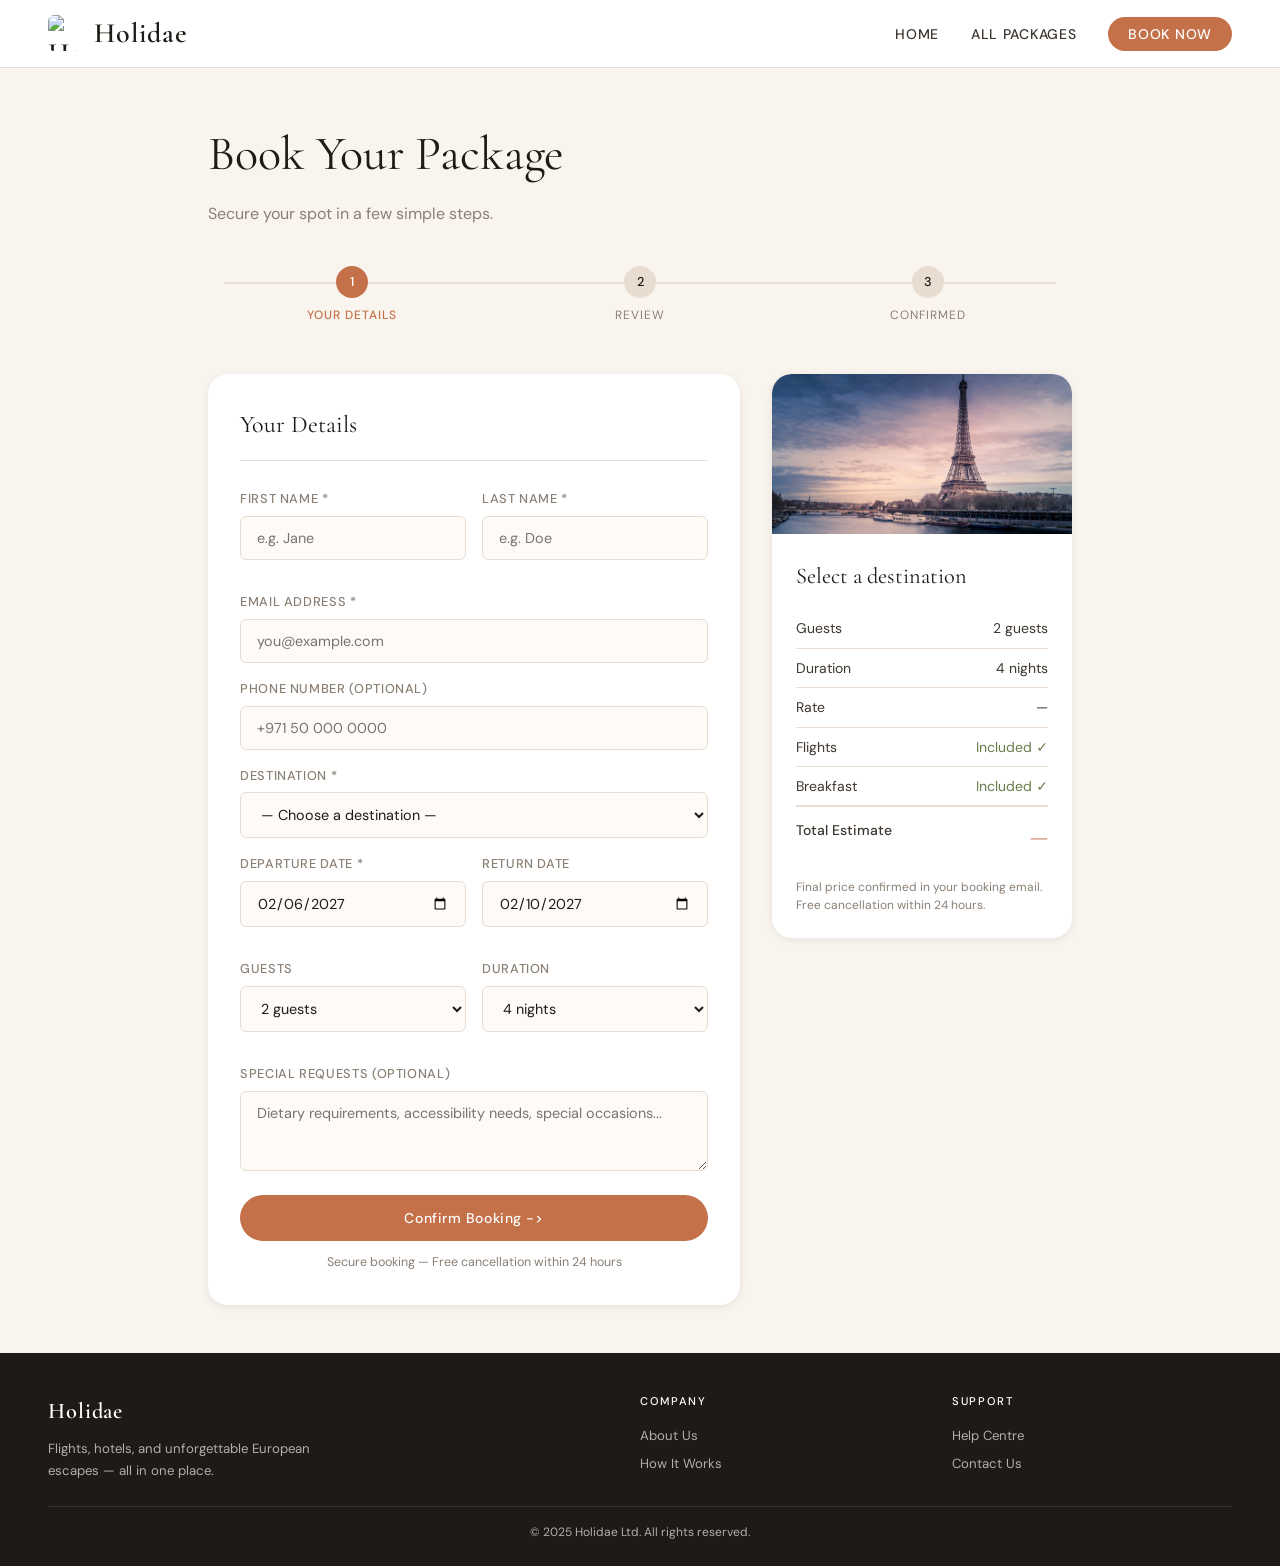
==== Pages/booking.html @ f601e883 "Holidae Live Website" ====
<!DOCTYPE html>
<html lang="en">
<head>
    <meta charset="UTF-8">
    <meta name="viewport" content="width=device-width, initial-scale=1.0">
    <title>Holidae | Book Now</title>
    <link rel="stylesheet" href="../Stylesheets/booking.css">
</head>
<body>

    <header>

        <nav class="nav" role="navigation" aria-label="Main navigation">
            <a href="../index.html" class="navlogo" aria-label="Holidae home">
                <img src="../Assets/holidaelogo.png" class="navlogo-img" alt="Holidae logo">
                Holidae
            </a>

            <ul class="navlinks">
                <li><a href="../index.html">Home</a></li>
                <li><a href="packages.html">All Packages</a></li>
                <li><a href="booking.html" class="navcta">Book Now</a></li>
            </ul>

            <button class="navmobile" aria-label="Toggle menu" aria-expanded="false">
                <span></span><span></span><span></span>
            </button>
        </nav>

        <div class="navmobiledrawer" aria-hidden="true">
            <ul>
                <li><a href="../index.html">Home</a></li>
                <li><a href="packages.html">All Packages</a></li>
                <li><a href="booking.html">Book Now</a></li>
            </ul>
        </div>

    </header>

    <!-- MAIN CONTENT -->
    <!-- Contains the primary booking page content -->
    <main class="bookingpage">

        <!-- PAGE CONTAINER -->
        <!-- Wraps all booking content into one section -->
        <div class="bookingpage-inner">

            <!-- PAGE TITLE -->
            <!-- Displays the booking page heading -->
            <h1 class="bookingpage-title">Book Your Package</h1>

            <!-- PAGE DESCRIPTION -->
            <!-- Provides a short explanation for the booking process -->
            <p class="bookingpage-sub">Secure your spot in a few simple steps.</p>

            <!-- STEP INDICATOR -->
            <!-- Displays the user's current booking progress -->
            <div class="steps" role="list" aria-label="Booking steps">

                <!-- ACTIVE STEP -->
                <!-- Highlights the current booking stage -->
                <div class="step active" role="listitem">
                    <div class="step-dot" aria-current="step">1</div>
                    <p class="step-label">Your details</p>
                </div>
                <div class="step" role="listitem">
                    <div class="step-dot">2</div>
                    <p class="step-label">Review</p>
                </div>
                <div class="step" role="listitem">
                    <div class="step-dot">3</div>
                    <p class="step-label">Confirmed</p>
                </div>
            </div>

            <!-- BOOKING FORM LAYOUT -->
            <!-- Organizes the booking form and order summary -->
            <div class="bookingform">

                <!-- FORM SECTION -->
                <!-- Collects customer booking information -->
                <div id="form-card">
                    <form class="formcard" id="booking-form" novalidate>
                        <h2>Your Details</h2>

                        <!-- FORM ROW -->
                        <!-- Groups multiple form fields into one row -->
                        <div class="formrow">

                            <!-- INPUT FIELD -->
                            <!-- Collects the user's first name -->
                            <div class="formgroup">

                                <!-- FORM LABEL -->
                                <!-- Describes the related input field -->
                                <label for="fname">First Name *</label>

                                <!-- TEXT INPUT -->
                                <!-- Input field for entering text -->
                                <input type="text" id="fname" name="fname" placeholder="e.g. Jane" autocomplete="given-name" required>
                                <span class="errormsg" role="alert"></span>
                            </div>
                            <div class="formgroup">
                                <label for="lname">Last Name *</label>
                                <input type="text" id="lname" name="lname" placeholder="e.g. Doe" autocomplete="family-name" required>
                                
                                <!-- ERROR MESSAGE -->
                                <!-- Displays validation errors using JavaScript -->
                                <span class="errormsg" role="alert"></span>
                            </div>
                        </div>

                        <!-- EMAIL INPUT -->
                        <!-- Collects the user's email address -->
                        <div class="formgroup">
                            <label for="email">Email Address *</label>
                            <input type="email" id="email" name="email" placeholder="you@example.com" autocomplete="email" required>
                            <span class="errormsg" role="alert"></span>
                        </div>

                        <!-- PHONE INPUT -->
                        <!-- Collects the user's phone number -->
                        <div class="formgroup">
                            <label for="phone">Phone Number (optional)</label>
                            <input type="tel" id="phone" name="phone" placeholder="+971 50 000 0000" autocomplete="tel">
                        </div>

                        <!-- DESTINATION SELECTION -->
                        <!-- Dropdown menu for choosing a destination -->
                        <div class="formgroup">
                            <label for="destination">Destination *</label>

                            <!-- SELECT MENU -->
                            <!-- Allows users to select one option from a list -->
                            <select id="destination" name="destination" required>

                                <!-- DEFAULT OPTION -->
                                <!-- Placeholder option shown before selection -->
                                <option value="">&mdash; Choose a destination &mdash;</option>

                                <!-- DATA ATTRIBUTES -->
                                <!-- Stores package data for JavaScript updates -->
                                <option value="paris"     data-price="599" data-img="../Assets/Packages Page/Package-Paris.jpg">Paris, France AED 599pp</option>
                                <option value="rome"      data-price="549" data-img="../Assets/Packages Page/Package-Rome.jpg">Rome, Italy AED 549pp</option>
                                <option value="santorini" data-price="749" data-img="../Assets/Packages Page/Package-Santorini.jpg">Santorini, Greece AED 749pp</option>
                                <option value="vienna"    data-price="529" data-img="../Assets/Packages Page/Package-Vienna.jpg">Vienna, Austria AED 529pp</option>
                                <option value="prague"    data-price="449" data-img="../Assets/Packages Page/Package-Prague.jpg">Prague, Czech Republic AED 449pp</option>
                                <option value="amsterdam" data-price="499" data-img="../Assets/Packages Page/Package-Amsterdam.jpg">Amsterdam, Netherlands AED 499pp</option>
                            </select>
                            <span class="errormsg" role="alert"></span>
                        </div>

                        <!-- DATE INPUTS -->
                        <!-- Allows users to select travel dates -->
                        <div class="formrow">
                            <div class="formgroup">
                                <label for="travel-date">Departure Date *</label>

                                <!-- DATE PICKER -->
                                <!-- Calendar input for selecting dates -->
                                <input type="date" id="travel-date" name="travel-date" required>
                                <span class="errormsg" role="alert"></span>
                            </div>
                            <div class="formgroup">
                                <label for="return-date">Return Date</label>
                                <input type="date" id="return-date" name="return-date">
                            </div>
                        </div>

                        <!-- PACKAGE OPTIONS -->
                        <!-- Allows users to select guests and trip duration -->
                        <div class="formrow">
                            <div class="formgroup">
                                <label for="guests">Guests</label>
                                <select id="guests" name="guests">
                                    <option value="1">1 guest</option>

                                    <!-- DEFAULT SELECTED OPTION -->
                                    <!-- Pre-selects the most common option -->
                                    <option value="2" selected>2 guests</option>

                                    <option value="3">3 guests</option>
                                    <option value="4">4 guests</option>
                                    <option value="5">5 guests</option>
                                </select>
                            </div>
                            <div class="formgroup">
                                <label for="nights">Duration</label>
                                <select id="nights" name="nights">
                                    <option value="3">3 nights</option>
                                    <option value="4" selected>4 nights</option>
                                    <option value="5">5 nights</option>
                                    <option value="7">7 nights</option>
                                </select>
                            </div>
                        </div>

                        <!-- TEXTAREA INPUT -->
                        <!-- Allows users to enter longer text requests -->
                        <div class="formgroup">
                            <label for="requests">Special Requests (optional)</label>
                            <textarea id="requests" name="requests" rows="3"
                                placeholder="Dietary requirements, accessibility needs, special occasions..."></textarea>
                        </div>

                        <!-- SUBMIT BUTTON -->
                        <!-- Sends the booking form data -->
                        <button type="submit" class="btn btnprimary" style="width:100%;justify-content:center;margin-top:0.5rem;">
                            Confirm Booking ->
                        </button>

                        <!-- FORM NOTE -->
                        <!-- Displays additional booking information -->
                        <p class="form-note">Secure booking &mdash; Free cancellation within 24 hours</p>

                    </form>
                </div>

                <!-- CONFIRMATION MESSAGE -->
                <!-- Displayed after successful booking submission -->
                <div class="confirmbox" id="confirm-box" role="alert" aria-live="polite">
                    <!-- SUCCESS ICON -->
                    <!-- Displays a confirmation symbol -->
                    <div class="confirm-icon">&check;</div>

                    <h2>Booking Confirmed!</h2>

                    <!-- DYNAMIC CONTENT -->
                    <!-- JavaScript inserts the selected destination -->
                    <p>Your <strong><span id="confirm-dest">your destination</span></strong> package has been reserved.</p>
                    <p class="confirm-sub">
                        A confirmation email will be sent shortly. Our team will be in touch
                        within 24 hours with your full itinerary.
                    </p>

                    <!-- NAVIGATION BUTTONS -->
                    <!-- Allows users to continue browsing -->
                    <a href="../index.html" class="btn btnprimary">Back to Home</a>
                    <a href="packages.html" class="btn btnoutline" style="margin-left:0.75rem;">Browse More</a>
                </div>

                <!-- ORDER SUMMARY -->
                <!-- Displays a live booking summary -->
                <aside>

                    <!-- SUMMARY CARD -->
                    <!-- Displays selected booking details -->
                    <div class="ordercard">

                        <!-- DYNAMIC IMAGE -->
                        <!-- Updates based on the selected destination -->
                        <img class="ordercard-img" id="order-img"
                            src="../Assets/Packages Page/Package-Paris.jpg"
                            alt="Selected destination"
                            loading="lazy">
                        <div class="ordercard-body">

                            <!-- DYNAMIC TITLE -->
                            <!-- Updates based on selected package -->
                            <h2 class="ordercard-dest" id="order-dest">Select a destination</h2>

                            <!-- ORDER DETAILS -->
                            <!-- Displays booking information -->
                            <div class="orderline">
                                <span>Guests</span>
                                <span id="line-guests">2 guests</span>
                            </div>
                            <div class="orderline">
                                <span>Duration</span>
                                <span id="line-nights">4 nights</span>
                            </div>
                            <div class="orderline">
                                <span>Rate</span>
                                <span id="line-base">&mdash;</span>
                            </div>

                            <!-- INCLUDED SERVICES -->
                            <!-- Displays included package benefits -->
                            <div class="orderline">
                                <span>Flights</span>
                                <span class="included">Included &check;</span>
                            </div>
                            <div class="orderline">
                                <span>Breakfast</span>
                                <span class="included">Included &check;</span>
                            </div>

                            <!-- TOTAL PRICE -->
                            <!-- Displays estimated total booking cost -->
                            <div class="orderline ordertotal">
                                <span>Total Estimate</span>
                                <span class="orderval" id="order-total">&mdash;</span>
                            </div>

                            <!-- ORDER NOTE -->
                            <!-- Displays additional pricing information -->
                            <p class="order-note">
                                Final price confirmed in your booking email.
                                Free cancellation within 24 hours.
                            </p>
                        </div>
                    </div>
                </aside>

            </div>
        </div>
    </main>

    <footer role="contentinfo">
        <div class="footer-grid">
            <div class="footer-brand">
                <a href="../index.html" class="footer-logo">Holidae</a>
                <p>Flights, hotels, and unforgettable European escapes &mdash; all in one place.</p>
            </div>
            <div class="footer-col">
                <h4>Company</h4>
                <ul>
                    <li><a href="#">About Us</a></li>
                    <li><a href="#">How It Works</a></li>
                </ul>
            </div>
            <div class="footer-col">
                <h4>Support</h4>
                <ul>
                    <li><a href="#">Help Centre</a></li>
                    <li><a href="#">Contact Us</a></li>
                </ul>
            </div>
        </div>
        <div class="footer-bottom">
            <p>&copy; 2025 Holidae Ltd. All rights reserved.</p>
        </div>
    </footer>

    <script src="../Scripts/booking.js"></script>

</body>
</html>
---- Stylesheets/booking.css ----
/* CSS FOR BOOKING PAGE */

@import url('https://fonts.googleapis.com/css2?family=Cormorant+Garamond:ital,wght@0,300;0,400;0,600;1,300;1,400&family=DM+Sans:wght@300;400;500&display=swap');

/* RESET & BASE */

*,
*::before,
*::after {
    box-sizing: border-box;
    margin: 0;
    padding: 0;
}

html {
    scroll-behavior: smooth;
    font-size: 16px;
}

body {
    font-family: 'DM Sans', system-ui, sans-serif;
    background: #FDFAF7;
    color: #1E1A16;
    line-height: 1.6;
    overflow-x: hidden;
}

img {
    display: block;
    max-width: 100%;
    height: auto;
}

a {
    color: inherit;
    text-decoration: none;
}

/* Styles textarea inputs with custom borders and spacing */
textarea {
    padding: 0.75rem 1rem;
    border: 1.5px solid #E8DDD0;
    border-radius: 6px;
    font-family: 'DM Sans', system-ui, sans-serif;
    font-size: 0.9rem;
    color: #1E1A16;
    background: #FDFAF7;
    outline: none;
    resize: vertical;
    width: 100%;
    transition: border-color 0.3s cubic-bezier(0.4, 0, 0.2, 1);
}

/* Changes textarea border colour when focused */
textarea:focus {
    border-color: #C4714A;
}

/* NAVIGATION */

.nav {
    position: fixed;
    top: 0;
    left: 0;
    right: 0;
    z-index: 1000;
    height: 68px;
    background: #fff;
    border-bottom: 1px solid #E8DDD0;
    display: flex;
    align-items: center;
    justify-content: space-between;
    padding: 0 clamp(1rem, 5vw, 3rem);
}

.navlogo {
    display: flex;
    align-items: center;
    gap: 0.6rem;
    font-family: 'Cormorant Garamond', Georgia, serif;
    font-size: 1.75rem;
    font-weight: 600;
    letter-spacing: 0.04em;
    color: #1E1A16;
}

.navlogo-img {
    width: 36px;
    height: 36px;
    object-fit: cover;
    border-radius: 6px;
    flex-shrink: 0;
}

.navlinks {
    display: flex;
    align-items: center;
    gap: 2rem;
    list-style: none;
}

.navlinks a {
    font-size: 0.875rem;
    font-weight: 500;
    letter-spacing: 0.05em;
    text-transform: uppercase;
    color: #3D3730;
    transition: color 0.3s cubic-bezier(0.4, 0, 0.2, 1);
}

.navlinks a:hover {
    color: #C4714A;
}

.navcta {
    background: #C4714A !important;
    color: #fff !important;
    padding: 0.5rem 1.25rem;
    border-radius: 50px;
}

.navcta:hover {
    background: #A35A37 !important;
}

.navmobile {
    display: none;
    flex-direction: column;
    gap: 5px;
    cursor: pointer;
    padding: 4px;
    background: none;
    border: none;
}

.navmobile span {
    display: block;
    width: 24px;
    height: 2px;
    background: #1E1A16;
    border-radius: 2px;
    transition: all 0.3s cubic-bezier(0.4, 0, 0.2, 1);
}

.navmobile.open span:nth-child(1) {
    transform: translateY(7px) rotate(45deg);
}

.navmobile.open span:nth-child(2) {
    opacity: 0;
}

.navmobile.open span:nth-child(3) {
    transform: translateY(-7px) rotate(-45deg);
}

.navmobiledrawer {
    display: none;
    position: fixed;
    top: 68px;
    left: 0;
    right: 0;
    background: #fff;
    border-bottom: 1px solid #E8DDD0;
    padding: 1.5rem clamp(1rem, 5vw, 3rem);
    z-index: 999;
    box-shadow: 0 8px 32px rgba(30, 26, 22, 0.12);
}

.navmobiledrawer.open {
    display: block;
}

.navmobiledrawer ul {
    list-style: none;
    display: flex;
    flex-direction: column;
    gap: 1.25rem;
}

.navmobiledrawer a {
    font-size: 1rem;
    font-weight: 500;
    color: #3D3730;
    transition: color 0.3s cubic-bezier(0.4, 0, 0.2, 1);
}

.navmobiledrawer a:hover {
    color: #C4714A;
}

/* BUTTONS */

.btn {
    display: inline-flex;
    align-items: center;
    gap: 0.5rem;
    padding: 0.875rem 2rem;
    border-radius: 50px;
    font-family: 'DM Sans', system-ui, sans-serif;
    font-size: 0.875rem;
    font-weight: 500;
    letter-spacing: 0.04em;
    cursor: pointer;
    border: none;
    transition: all 0.3s cubic-bezier(0.4, 0, 0.2, 1);
    text-decoration: none;
}

.btnprimary {
    background: #C4714A;
    color: #fff;
}

.btnprimary:hover {
    background: #A35A37;
    transform: translateY(-2px);
    box-shadow: 0 8px 32px rgba(30, 26, 22, 0.12);
}

.btnoutline {
    background: transparent;
    color: #C4714A;
    border: 1.5px solid #C4714A;
}

.btnoutline:hover {
    background: #C4714A;
    color: #fff;
}

/* BOOKING PAGE */

.bookingpage {
    min-height: 100svh;
    padding-top: 68px;
    background: #F9F4EE;
}

.bookingpage-inner {
    max-width: 960px;
    margin: 0 auto;
    padding: 3rem clamp(1rem, 5vw, 3rem);
}

.bookingpage-title {
    font-family: 'Cormorant Garamond', Georgia, serif;
    font-size: clamp(2rem, 4vw, 3rem);
    font-weight: 400;
    margin-bottom: 0.5rem;
}

.bookingpage-sub {
    color: #8A7F74;
    margin-bottom: 2.5rem;
}

/* STEPS INDICATOR */

.steps {
    display: flex;
    margin-bottom: 3rem;
    position: relative;
}

.steps::before {
    content: '';
    position: absolute;
    top: 16px;
    left: 16px;
    right: 16px;
    height: 2px;
    background: #E8DDD0;
    z-index: 0;
}

.step {
    flex: 1;
    text-align: center;
    position: relative;
    z-index: 1;
}

.step-dot {
    width: 32px;
    height: 32px;
    border-radius: 50%;
    background: #E8DDD0;
    border: 2px solid #E8DDD0;
    display: flex;
    align-items: center;
    justify-content: center;
    font-size: 0.8rem;
    font-weight: 500;
    margin: 0 auto 0.5rem;
    transition: all 0.3s cubic-bezier(0.4, 0, 0.2, 1);
}

.step.active .step-dot,
.step.done .step-dot {
    background: #C4714A;
    border-color: #C4714A;
    color: #fff;
}

.step-label {
    font-size: 0.75rem;
    color: #8A7F74;
    text-transform: uppercase;
    letter-spacing: 0.08em;
}

.step.active .step-label {
    color: #C4714A;
    font-weight: 500;
}

/* BOOKING FORM LAYOUT */

.bookingform {
    display: grid;
    grid-template-columns: 1fr 300px;
    gap: 2rem;
    align-items: start;
}

.formcard {
    background: #fff;
    border-radius: 20px;
    padding: 2rem;
    box-shadow: 0 2px 8px rgba(30, 26, 22, 0.08);
}

.formcard h2 {
    font-family: 'Cormorant Garamond', Georgia, serif;
    font-size: 1.5rem;
    font-weight: 400;
    margin-bottom: 1.75rem;
    padding-bottom: 1rem;
    border-bottom: 1px solid #E8DDD0;
}

.formrow {
    display: grid;
    grid-template-columns: 1fr 1fr;
    gap: 1rem;
    margin-bottom: 1rem;
}

.formgroup {
    display: flex;
    flex-direction: column;
    gap: 0.4rem;
    margin-bottom: 1rem;
}

.formgroup label {
    font-size: 0.8rem;
    font-weight: 500;
    letter-spacing: 0.05em;
    text-transform: uppercase;
    color: #8A7F74;
}

.formgroup input,
.formgroup select {
    padding: 0.75rem 1rem;
    border: 1.5px solid #E8DDD0;
    border-radius: 6px;
    font-family: 'DM Sans', system-ui, sans-serif;
    font-size: 0.9rem;
    color: #1E1A16;
    background: #FDFAF7;
    outline: none;
    transition: border-color 0.3s cubic-bezier(0.4, 0, 0.2, 1);
    width: 100%;
}

.formgroup input:focus,
.formgroup select:focus {
    border-color: #C4714A;
}

.formgroup input.error {
    border-color: #C0392B;
}

.errormsg {
    font-size: 0.75rem;
    color: #C0392B;
    display: none;
}

.form-note {
    font-size: 0.78rem;
    color: #8A7F74;
    text-align: center;
    margin-top: 0.75rem;
}

/* ORDER SUMMARY CARD */

.ordercard {
    background: #fff;
    border-radius: 20px;
    overflow: hidden;
    box-shadow: 0 2px 8px rgba(30, 26, 22, 0.08);
    position: sticky;
    top: calc(68px + 1.5rem);
}

.ordercard-img {
    width: 100%;
    height: 160px;
    object-fit: cover;
    transition: opacity 0.4s ease;
}

.ordercard-body {
    padding: 1.5rem;
}

.ordercard-dest {
    font-family: 'Cormorant Garamond', Georgia, serif;
    font-size: 1.4rem;
    font-weight: 400;
    margin-bottom: 1rem;
}

.orderline {
    display: flex;
    justify-content: space-between;
    font-size: 0.875rem;
    padding: 0.5rem 0;
    border-bottom: 1px solid #E8DDD0;
    color: #3D3730;
}

.orderline:last-of-type {
    border-bottom: none;
}

.ordertotal {
    font-weight: 500;
    padding-top: 0.75rem;
    border-top: 1.5px solid #E8DDD0;
    border-bottom: none;
}

.orderval {
    font-family: 'Cormorant Garamond', Georgia, serif;
    font-size: 1.35rem;
    font-weight: 600;
    color: #C4714A;
}

.included {
    color: #6B7B4A;
}

.order-note {
    font-size: 0.75rem;
    color: #8A7F74;
    margin-top: 1rem;
    line-height: 1.5;
}

/* CONFIRMATION BOX */

.confirmbox {
    display: none;
    text-align: center;
    padding: 4rem 2rem;
    background: #fff;
    border-radius: 20px;
    box-shadow: 0 2px 8px rgba(30, 26, 22, 0.08);
}

.confirm-icon {
    width: 72px;
    height: 72px;
    border-radius: 50%;
    background: #EBF9F1;
    display: flex;
    align-items: center;
    justify-content: center;
    margin: 0 auto 1.5rem;
    font-size: 2rem;
    color: #6B7B4A;
}

.confirmbox h2 {
    font-family: 'Cormorant Garamond', Georgia, serif;
    font-size: 2rem;
    font-weight: 400;
    margin-bottom: 0.75rem;
}

.confirmbox p {
    color: #8A7F74;
    margin-bottom: 1rem;
}

.confirm-sub {
    font-size: 0.875rem;
    margin-bottom: 2rem !important;
}

/* FOOTER */

footer {
    background: #1E1A16;
    color: rgba(255, 255, 255, 0.65);
    padding: 2.5rem clamp(1rem, 5vw, 3rem) 1.5rem;
}

.footer-grid {
    display: grid;
    grid-template-columns: 2fr 1fr 1fr;
    gap: 2rem;
    max-width: 1200px;
    margin: 0 auto 1.5rem;
}

.footer-logo {
    display: block;
    font-family: 'Cormorant Garamond', Georgia, serif;
    font-size: 1.4rem;
    font-weight: 600;
    color: #fff;
    margin-bottom: 0.6rem;
    letter-spacing: 0.04em;
}

.footer-brand p {
    font-size: 0.825rem;
    line-height: 1.6;
    max-width: 300px;
}

.footer-col h4 {
    font-size: 0.7rem;
    letter-spacing: 0.15em;
    text-transform: uppercase;
    color: #fff;
    margin-bottom: 0.875rem;
    font-weight: 500;
}

.footer-col ul {
    list-style: none;
}

.footer-col li {
    margin-bottom: 0.45rem;
    font-size: 0.825rem;
}

.footer-col a {
    transition: color 0.3s cubic-bezier(0.4, 0, 0.2, 1);
}

.footer-col a:hover {
    color: #fff;
}

.footer-bottom {
    border-top: 1px solid rgba(255, 255, 255, 0.1);
    padding-top: 1rem;
    text-align: center;
    font-size: 0.75rem;
}

/* RESPONSIVE */

@media (max-width: 1024px) {
    .bookingform {
        grid-template-columns: 1fr;
    }

    .ordercard {
        position: static;
    }

    .footer-grid {
        grid-template-columns: 1fr 1fr;
        gap: 1.5rem;
    }
}

@media (max-width: 768px) {
    .navlinks {
        display: none;
    }

    .navmobile {
        display: flex;
    }

    .formrow {
        grid-template-columns: 1fr;
    }

    .step-label {
        display: none;
    }

    .footer-grid {
        grid-template-columns: 1fr;
        gap: 1.25rem;
    }
}
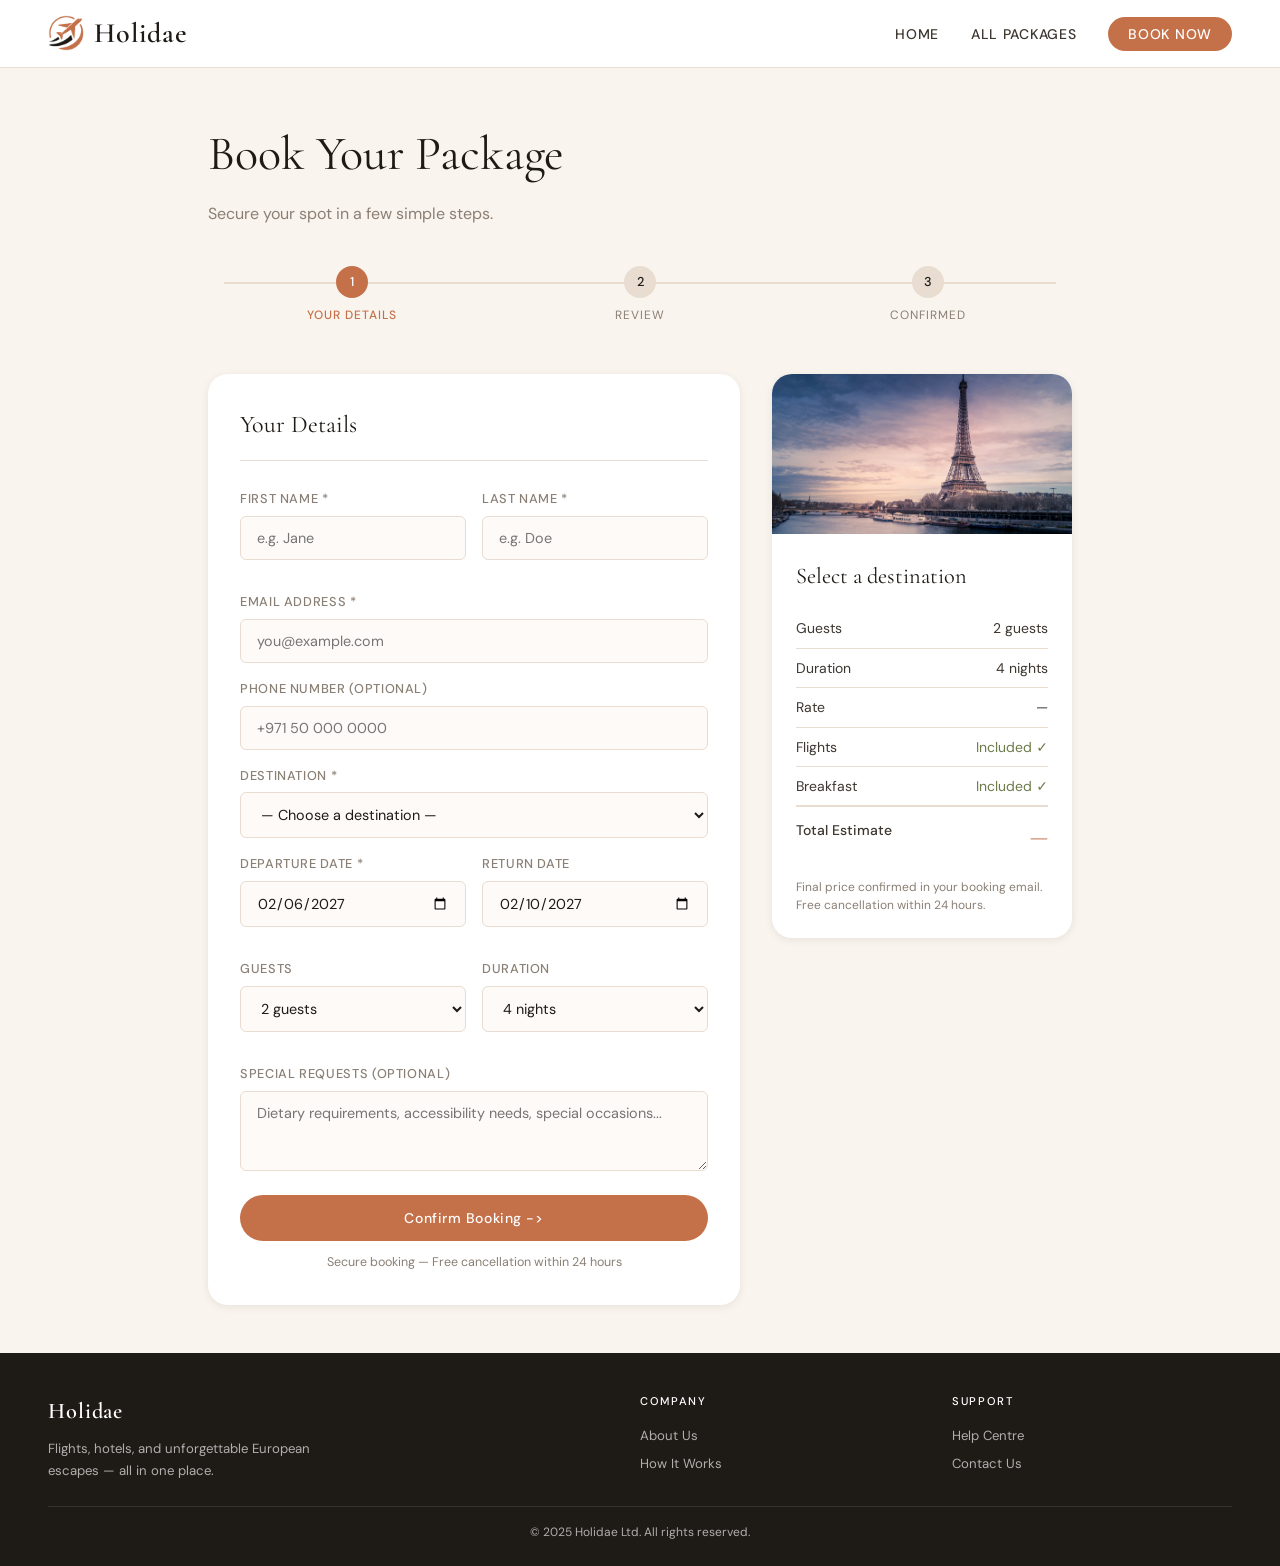
==== commit 1baff3d1: "Holidae" ====
--- a/Pages/booking.html
+++ b/Pages/booking.html
@@ -12,7 +12,7 @@
 
         <nav class="nav" role="navigation" aria-label="Main navigation">
             <a href="../index.html" class="navlogo" aria-label="Holidae home">
-                <img src="../Assets/holidaelogo.png" class="navlogo-img" alt="Holidae logo">
+                <img src="../Assets/HolidaeLogo.png" class="navlogo-img" alt="Holidae logo">
                 Holidae
             </a>
 
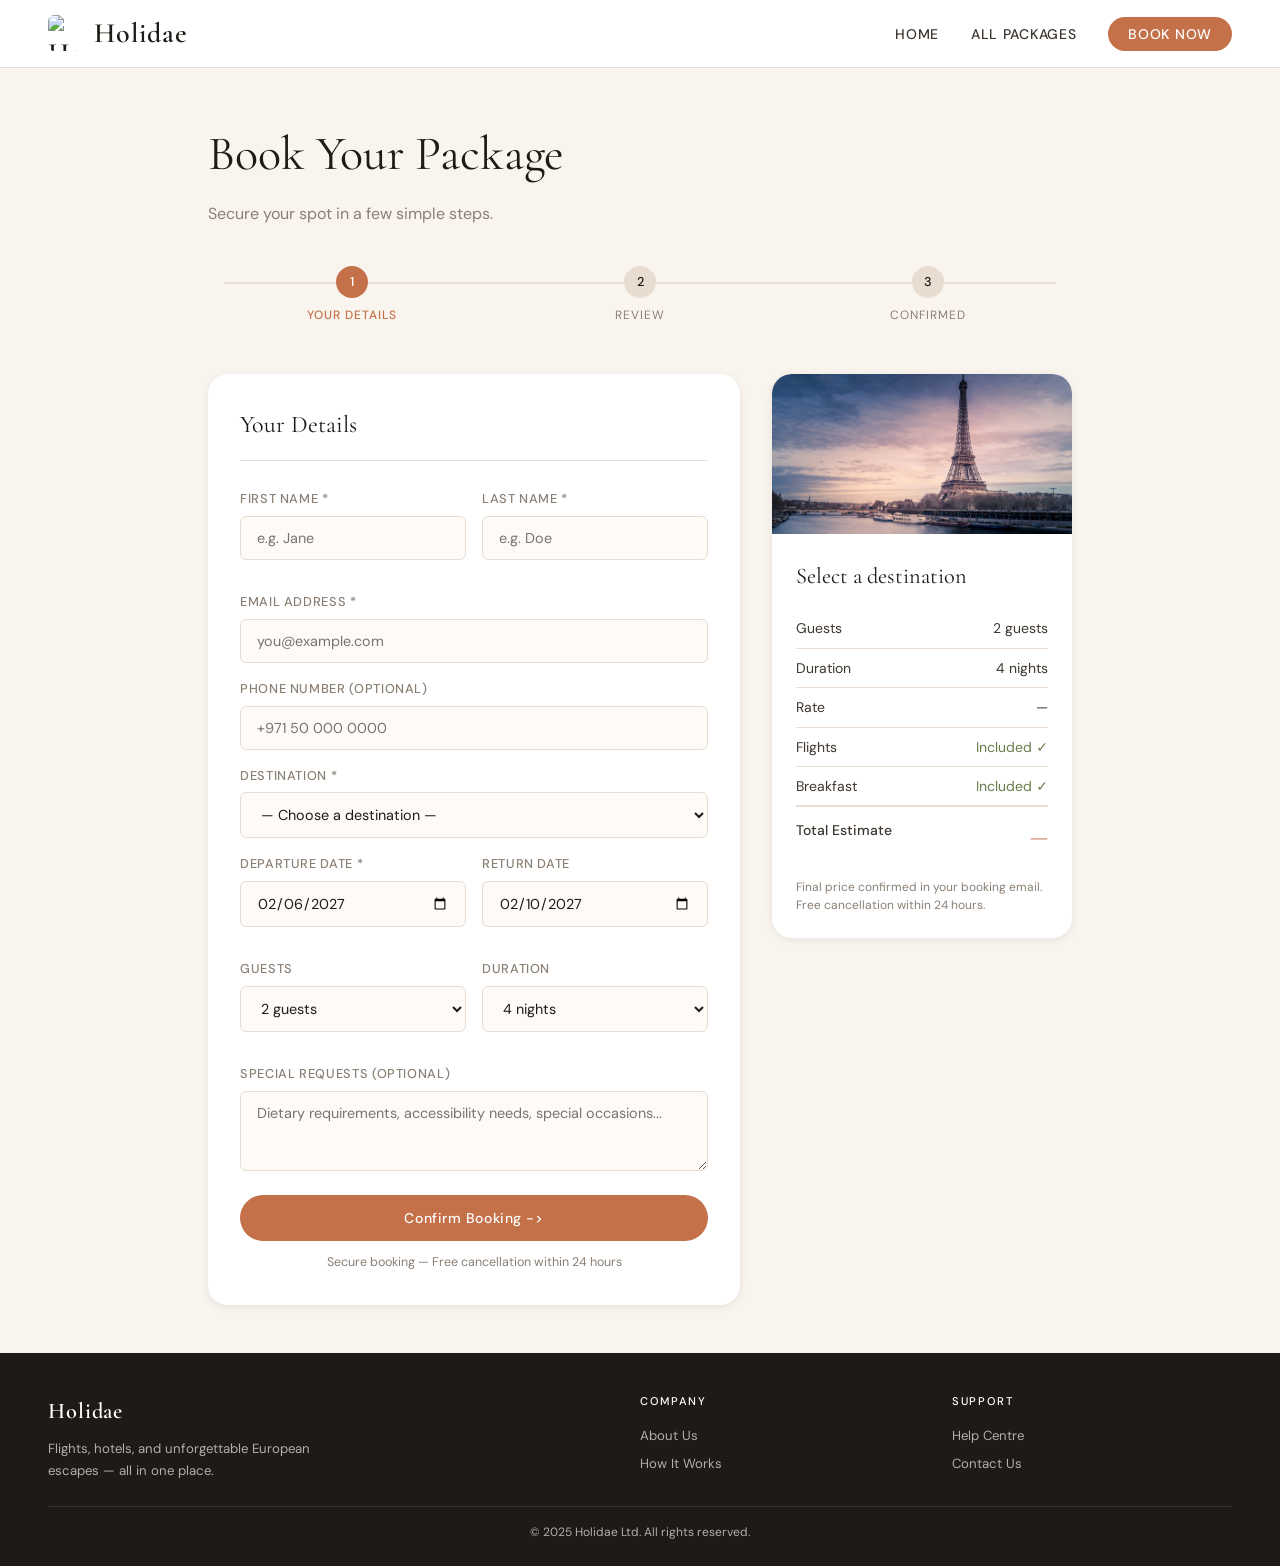
==== commit 501c2f46: "Holidae" ====
--- a/Pages/booking.html
+++ b/Pages/booking.html
@@ -12,7 +12,7 @@
 
         <nav class="nav" role="navigation" aria-label="Main navigation">
             <a href="../index.html" class="navlogo" aria-label="Holidae home">
-                <img src="../Assets/HolidaeLogo.png" class="navlogo-img" alt="Holidae logo">
+                <img src="..Assets/Home Page/HolidaeLogo.png" class="navlogo-img" alt="Holidae logo">
                 Holidae
             </a>
 
